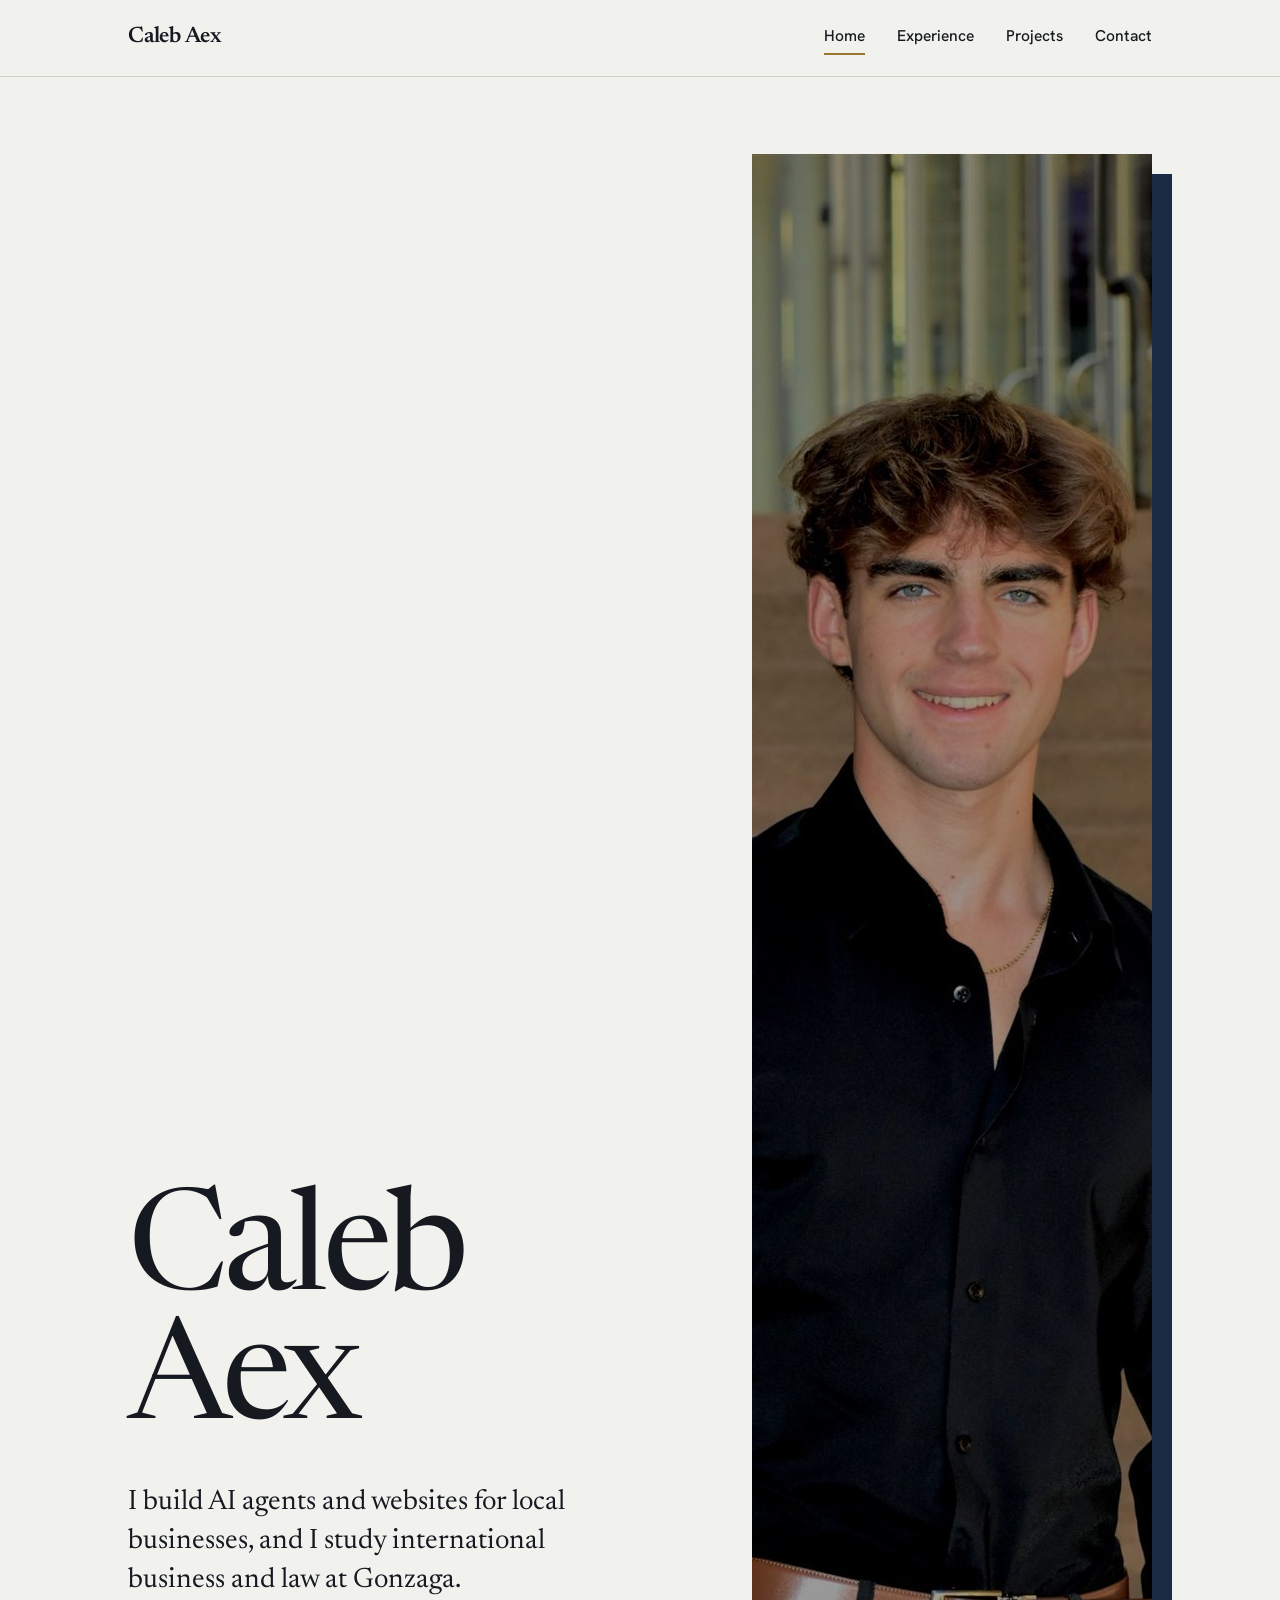
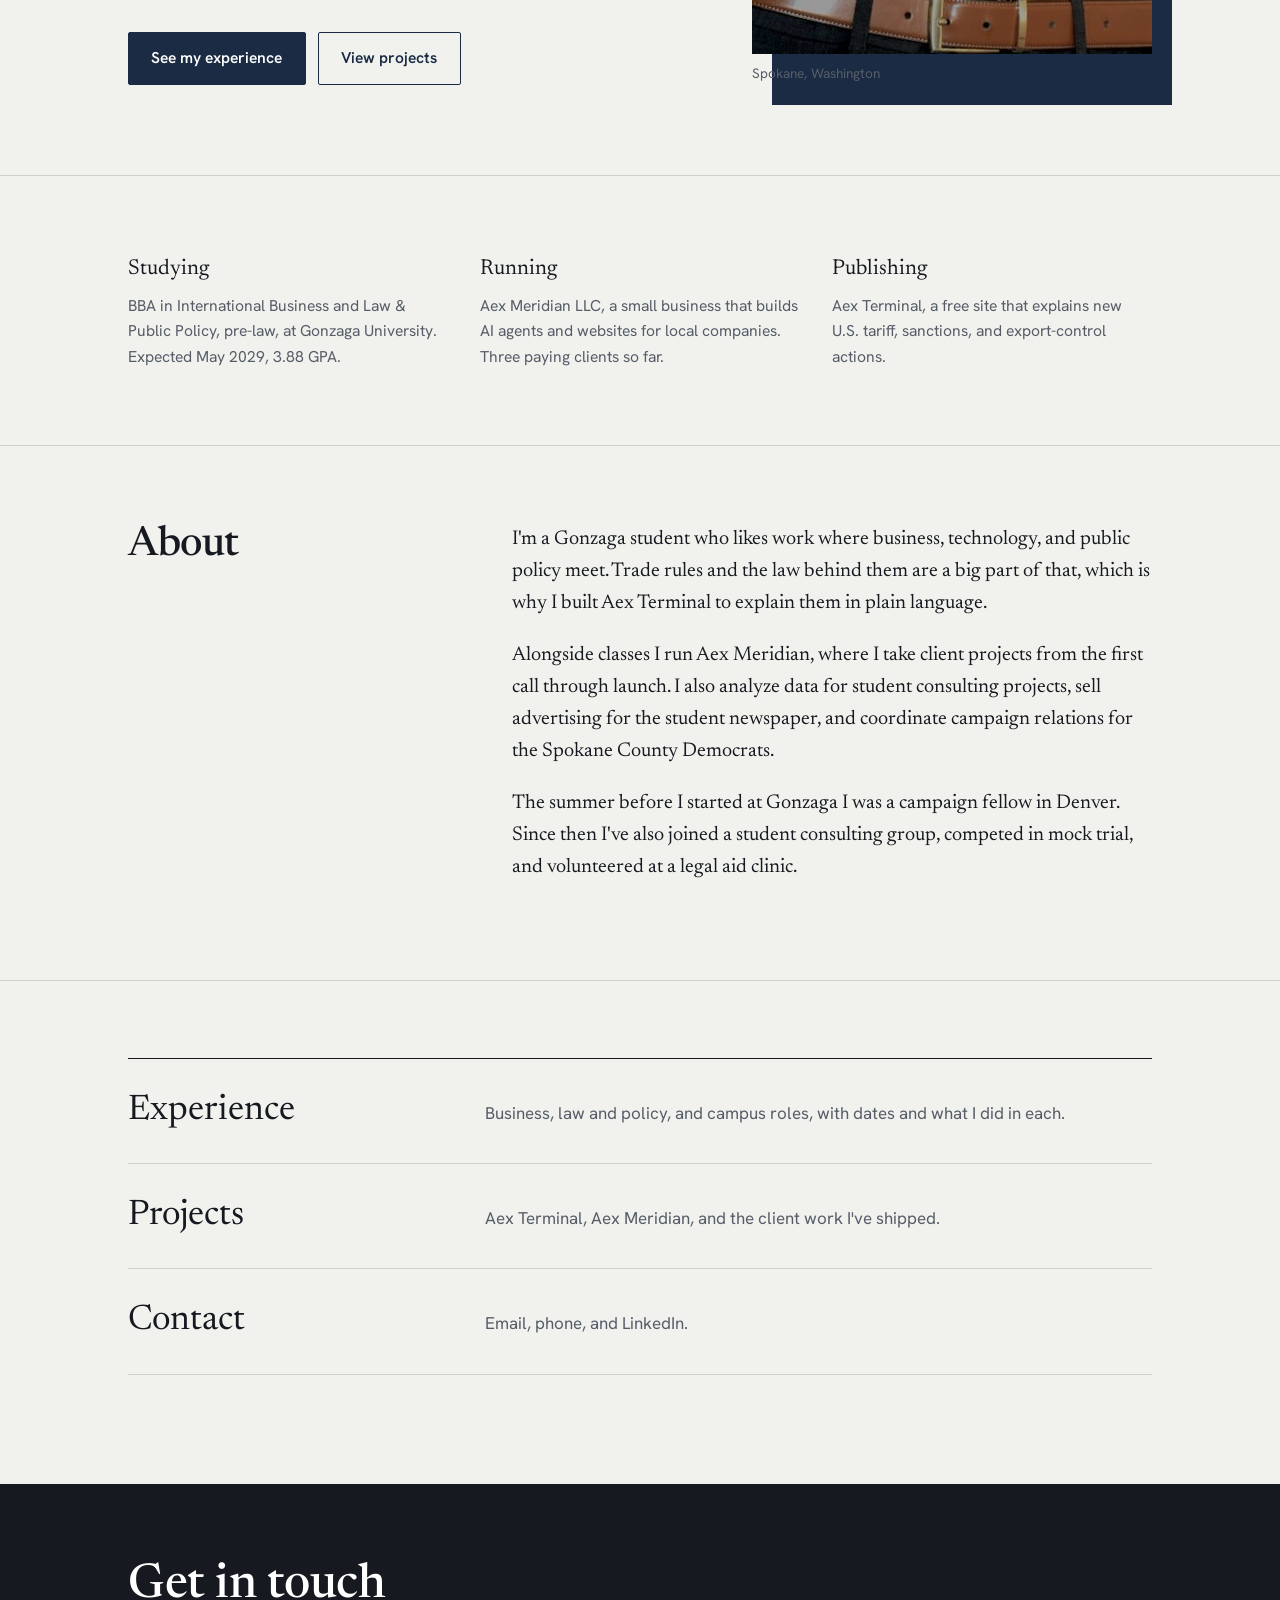
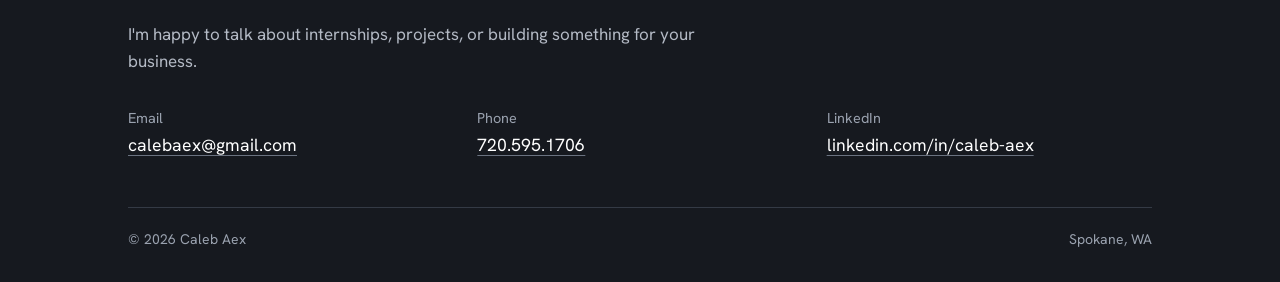
==== index.html @ 6fcd6030 "Initial Commit" ====
<!doctype html>
<html lang="en">
<head>
  <meta charset="utf-8">
  <meta name="viewport" content="width=device-width, initial-scale=1">
  <title>Caleb Aex</title>
  <meta name="description" content="Caleb Aex is a Gonzaga student studying international business and law, and the founder of Aex Meridian, which builds AI agents and websites for local businesses.">
  <link rel="preconnect" href="https://fonts.googleapis.com">
  <link rel="preconnect" href="https://fonts.gstatic.com" crossorigin>
  <link href="https://fonts.googleapis.com/css2?family=Hanken+Grotesk:wght@400;500;600&family=Newsreader:opsz,wght@6..72,400;6..72,500;6..72,600&display=swap" rel="stylesheet">
  <link rel="stylesheet" href="styles.css">
</head>
<body>
  <header class="site-header">
    <div class="wrap">
      <a class="wordmark" href="index.html">Caleb Aex</a>
      <nav class="site-nav" aria-label="Main">
        <a href="index.html" aria-current="page">Home</a>
        <a href="experience.html">Experience</a>
        <a href="projects.html">Projects</a>
        <a href="#contact">Contact</a>
      </nav>
    </div>
  </header>

  <main>
    <section class="hero">
      <div class="wrap">
        <div>
          <h1>Caleb Aex</h1>
          <p class="lede">I build AI agents and websites for local businesses, and I study international business and law at Gonzaga.</p>
          <div class="btn-row">
            <a class="btn" href="experience.html">See my experience</a>
            <a class="btn quiet" href="projects.html">View projects</a>
          </div>
        </div>
        <figure class="portrait">
          <img src="images/caleb.jpg" width="1000" height="1500" alt="Caleb Aex in a black button-up shirt, smiling, standing on a sandstone staircase">
          <figcaption>Spokane, Washington</figcaption>
        </figure>
      </div>
    </section>

    <section class="section">
      <div class="wrap">
        <dl class="facts">
          <div>
            <dt>Studying</dt>
            <dd>BBA in International Business and Law &amp; Public Policy, pre-law, at Gonzaga University. Expected May 2029, 3.88 GPA.</dd>
          </div>
          <div>
            <dt>Running</dt>
            <dd>Aex Meridian LLC, a small business that builds AI agents and websites for local companies. Three paying clients so far.</dd>
          </div>
          <div>
            <dt>Publishing</dt>
            <dd>Aex Terminal, a free site that explains new U.S. tariff, sanctions, and export-control actions.</dd>
          </div>
        </dl>
      </div>
    </section>

    <section class="section">
      <div class="wrap split">
        <h2>About</h2>
        <div class="prose">
          <p>I'm a Gonzaga student who likes work where business, technology, and public policy meet. Trade rules and the law behind them are a big part of that, which is why I built Aex Terminal to explain them in plain language.</p>
          <p>Alongside classes I run Aex Meridian, where I take client projects from the first call through launch. I also analyze data for student consulting projects, sell advertising for the student newspaper, and coordinate campaign relations for the Spokane County Democrats.</p>
          <p>The summer before I started at Gonzaga I was a campaign fellow in Denver. Since then I've also joined a student consulting group, competed in mock trial, and volunteered at a legal aid clinic.</p>
        </div>
      </div>
    </section>

    <section class="section">
      <div class="wrap">
        <ul class="paths">
          <li><a href="experience.html"><span class="name">Experience</span><span class="desc">Business, law and policy, and campus roles, with dates and what I did in each.</span></a></li>
          <li><a href="projects.html"><span class="name">Projects</span><span class="desc">Aex Terminal, Aex Meridian, and the client work I've shipped.</span></a></li>
          <li><a href="#contact"><span class="name">Contact</span><span class="desc">Email, phone, and LinkedIn.</span></a></li>
        </ul>
      </div>
    </section>
  </main>

  <footer class="site-footer" id="contact">
    <div class="wrap">
      <h2>Get in touch</h2>
      <p>I'm happy to talk about internships, projects, or building something for your business.</p>
      <ul class="contact-list">
        <li><span>Email</span><a href="mailto:calebaex@gmail.com">calebaex@gmail.com</a></li>
        <li><span>Phone</span><a href="tel:+17205951706">720.595.1706</a></li>
        <li><span>LinkedIn</span><a href="https://www.linkedin.com/in/caleb-aex-5508bb357" rel="noopener">linkedin.com/in/caleb-aex</a></li>
      </ul>
      <div class="fine"><span>&copy; 2026 Caleb Aex</span><span>Spokane, WA</span></div>
    </div>
  </footer>
</body>
</html>
---- styles.css ----
:root {
  --paper: #f1f2ee;
  --paper-deep: #e6e7e0;
  --ink: #16191f;
  --muted: #565d68;
  --navy: #1b2b44;
  --brass: #9a7733;
  --rule: #cfd0c8;
  --serif: "Newsreader", Georgia, "Times New Roman", serif;
  --sans: "Hanken Grotesk", system-ui, -apple-system, "Segoe UI", sans-serif;
  --gutter: clamp(1.25rem, 5vw, 4rem);
  --max: 72rem;
}

*, *::before, *::after { box-sizing: border-box; }
html { -webkit-text-size-adjust: 100%; }
body {
  margin: 0;
  background: var(--paper);
  color: var(--ink);
  font-family: var(--sans);
  font-size: 1.0625rem;
  line-height: 1.6;
}
img { display: block; max-width: 100%; }
a { color: var(--navy); text-underline-offset: 0.2em; text-decoration-thickness: 1px; }
a:hover { color: var(--brass); }
:focus-visible { outline: 3px solid var(--brass); outline-offset: 3px; border-radius: 2px; }

h1, h2, h3 { font-family: var(--serif); font-weight: 500; line-height: 1.1; margin: 0; letter-spacing: -0.01em; }
p { margin: 0 0 1em; max-width: 62ch; }

.wrap { max-width: var(--max); margin: 0 auto; padding: 0 var(--gutter); }

/* Header */
.site-header { border-bottom: 1px solid var(--rule); }
.site-header .wrap { display: flex; align-items: center; justify-content: space-between; gap: 1rem; padding-top: 1.25rem; padding-bottom: 1.25rem; }
.wordmark { font-family: var(--serif); font-size: 1.4rem; font-weight: 600; color: var(--ink); text-decoration: none; letter-spacing: -0.01em; }
.wordmark:hover { color: var(--ink); }
.site-nav { display: flex; gap: clamp(1rem, 3vw, 2rem); font-weight: 500; font-size: 0.975rem; }
.site-nav a { color: var(--ink); text-decoration: none; padding: 0.25rem 0; border-bottom: 2px solid transparent; }
.site-nav a:hover { border-bottom-color: var(--rule); color: var(--ink); }
.site-nav a[aria-current="page"] { border-bottom-color: var(--brass); }

/* Buttons */
.btn {
  display: inline-block; padding: 0.8rem 1.4rem; background: var(--navy); color: #fff;
  text-decoration: none; font-weight: 600; font-size: 0.975rem; border-radius: 2px;
  border: 1px solid var(--navy); transition: background 0.15s, color 0.15s;
}
.btn:hover { background: var(--ink); color: #fff; }
.btn.quiet { background: transparent; color: var(--navy); }
.btn.quiet:hover { background: var(--navy); color: #fff; }
.btn-row { display: flex; flex-wrap: wrap; gap: 0.75rem; margin-top: 2rem; }

/* Home hero */
.hero { padding: clamp(2.5rem, 6vw, 5rem) 0 clamp(3rem, 7vw, 6rem); }
.hero .wrap { display: grid; grid-template-columns: minmax(0, 7fr) minmax(0, 5fr); gap: clamp(2rem, 5vw, 5rem); align-items: end; }
.hero h1 { font-size: clamp(3.75rem, 11vw, 9rem); font-weight: 400; line-height: 0.92; letter-spacing: -0.035em; margin-bottom: 2rem; }
.hero .lede { font-family: var(--serif); font-size: clamp(1.35rem, 2.4vw, 1.75rem); line-height: 1.4; max-width: 30ch; }
.portrait { position: relative; margin: 0; }
.portrait::before { content: ""; position: absolute; inset: 1.25rem -1.25rem -1.25rem 1.25rem; background: var(--navy); z-index: 0; }
.portrait img { position: relative; z-index: 1; width: 100%; aspect-ratio: 4 / 5; object-fit: cover; object-position: 50% 18%; }
.portrait figcaption { position: relative; z-index: 1; margin-top: 0.6rem; font-size: 0.85rem; color: var(--muted); }

/* Sections */
.section { padding: clamp(3rem, 6vw, 5rem) 0; border-top: 1px solid var(--rule); }
.section h2 { font-size: clamp(1.9rem, 3.5vw, 2.6rem); margin-bottom: 1.5rem; }
.split { display: grid; grid-template-columns: minmax(0, 4fr) minmax(0, 8fr); gap: clamp(1.5rem, 5vw, 5rem); }
.split > h2 { margin-bottom: 0; }

.facts { display: grid; grid-template-columns: repeat(3, minmax(0, 1fr)); gap: 2rem; margin: 0; }
.facts dt { font-family: var(--serif); font-size: 1.35rem; margin-bottom: 0.4rem; }
.facts dd { margin: 0; color: var(--muted); font-size: 0.98rem; }

.prose p { font-family: var(--serif); font-size: 1.25rem; line-height: 1.6; max-width: 58ch; }

/* Link rows on home */
.paths { list-style: none; margin: 0; padding: 0; border-top: 1px solid var(--ink); }
.paths a { display: grid; grid-template-columns: minmax(0, 4fr) minmax(0, 8fr); gap: 1.5rem; padding: 1.5rem 0; border-bottom: 1px solid var(--rule); text-decoration: none; color: var(--ink); align-items: baseline; transition: background 0.15s, padding 0.15s; }
.paths a:hover { background: var(--paper-deep); padding-left: 1rem; padding-right: 1rem; color: var(--ink); }
.paths .name { font-family: var(--serif); font-size: clamp(1.6rem, 3vw, 2.2rem); }
.paths .desc { color: var(--muted); }

/* Page titles */
.page-head { padding: clamp(2.5rem, 6vw, 5rem) 0 clamp(2rem, 4vw, 3rem); }
.page-head h1 { font-size: clamp(2.75rem, 7vw, 5.5rem); font-weight: 400; letter-spacing: -0.03em; margin-bottom: 1.25rem; }
.page-head p { font-family: var(--serif); font-size: clamp(1.2rem, 2vw, 1.5rem); line-height: 1.45; color: var(--muted); max-width: 40ch; }

/* Experience ledger */
.entry { display: grid; grid-template-columns: minmax(0, 4fr) minmax(0, 8fr); gap: clamp(1rem, 4vw, 4rem); padding: 1.6rem 0; border-top: 1px solid var(--rule); }
.entry:first-of-type { border-top: 0; padding-top: 0; }
.entry .when { color: var(--muted); font-size: 0.95rem; font-variant-numeric: tabular-nums; }
.entry h3 { font-size: 1.5rem; margin-bottom: 0.1rem; }
.entry .role { color: var(--brass); font-weight: 600; font-size: 0.98rem; margin-bottom: 0.75rem; }
.entry ul { margin: 0; padding-left: 1.1rem; max-width: 62ch; }
.entry li { margin-bottom: 0.4rem; }
.entry li::marker { color: var(--brass); }

.skills { margin: 0; display: grid; grid-template-columns: minmax(0, 4fr) minmax(0, 8fr); gap: 0.75rem clamp(1rem, 4vw, 4rem); }
.skills dt { font-weight: 600; }
.skills dd { margin: 0 0 1rem; }

/* Projects */
.project { background: var(--navy); color: #eef0f3; padding: clamp(2rem, 5vw, 3.5rem); margin-bottom: 2rem; }
.project h2 { font-size: clamp(2rem, 4vw, 3rem); margin-bottom: 1rem; color: #fff; }
.project p { color: #d3d9e2; }
.project ul { padding-left: 1.1rem; margin: 0 0 1.5rem; max-width: 60ch; color: #d3d9e2; }
.project li { margin-bottom: 0.4rem; }
.project li::marker { color: #c9a45c; }
.project .meta { color: #c9a45c; font-weight: 600; margin-bottom: 1.25rem; }
.project .btn { background: #fff; color: var(--navy); border-color: #fff; }
.project .btn:hover { background: #c9a45c; border-color: #c9a45c; color: var(--ink); }
.project.light { background: transparent; color: var(--ink); border: 1px solid var(--rule); }
.project.light h2 { color: var(--ink); }
.project.light p, .project.light ul { color: var(--ink); }
.project.light .meta { color: var(--brass); }
.project.light li::marker { color: var(--brass); }

.client-work { display: grid; grid-template-columns: repeat(2, minmax(0, 1fr)); gap: 2rem; }
.client-work h3 { font-size: 1.5rem; margin-bottom: 0.25rem; }
.client-work .when { color: var(--brass); font-weight: 600; font-size: 0.95rem; margin-bottom: 0.6rem; }

/* Footer / contact */
.site-footer { background: var(--ink); color: #dfe2e7; padding: clamp(3rem, 6vw, 5rem) 0 2rem; margin-top: 2rem; }
.site-footer a { color: #fff; text-decoration-color: #6a7280; }
.site-footer a:hover { color: #c9a45c; }
.site-footer h2 { font-size: clamp(2rem, 4vw, 3rem); color: #fff; margin-bottom: 0.5rem; }
.site-footer .wrap > p { color: #b4bac5; }
.contact-list { list-style: none; padding: 0; margin: 2rem 0 0; display: grid; grid-template-columns: repeat(3, minmax(0, 1fr)); gap: 1.5rem; }
.contact-list span { display: block; color: #9aa2af; font-size: 0.9rem; }
.contact-list a { font-size: 1.1rem; word-break: break-word; }
.fine { margin-top: 3rem; padding-top: 1.25rem; border-top: 1px solid #343a45; font-size: 0.875rem; color: #9aa2af; display: flex; flex-wrap: wrap; gap: 0.5rem 1.5rem; justify-content: space-between; }

/* One entrance for the home hero only */
@media (prefers-reduced-motion: no-preference) {
  .hero .portrait { animation: settle 0.9s ease-out both; }
  @keyframes settle { from { opacity: 0; transform: translateY(14px); } to { opacity: 1; transform: none; } }
}

@media (max-width: 52rem) {
  .hero .wrap, .split, .entry, .skills, .paths a { grid-template-columns: 1fr; }
  .hero .wrap { align-items: start; }
  .portrait { max-width: 26rem; margin-right: 1.25rem; }
  .facts, .contact-list, .client-work { grid-template-columns: 1fr; }
  .entry { gap: 0.4rem; }
  .paths a { gap: 0.25rem; }
  .skills dd { margin-bottom: 0.75rem; }
}
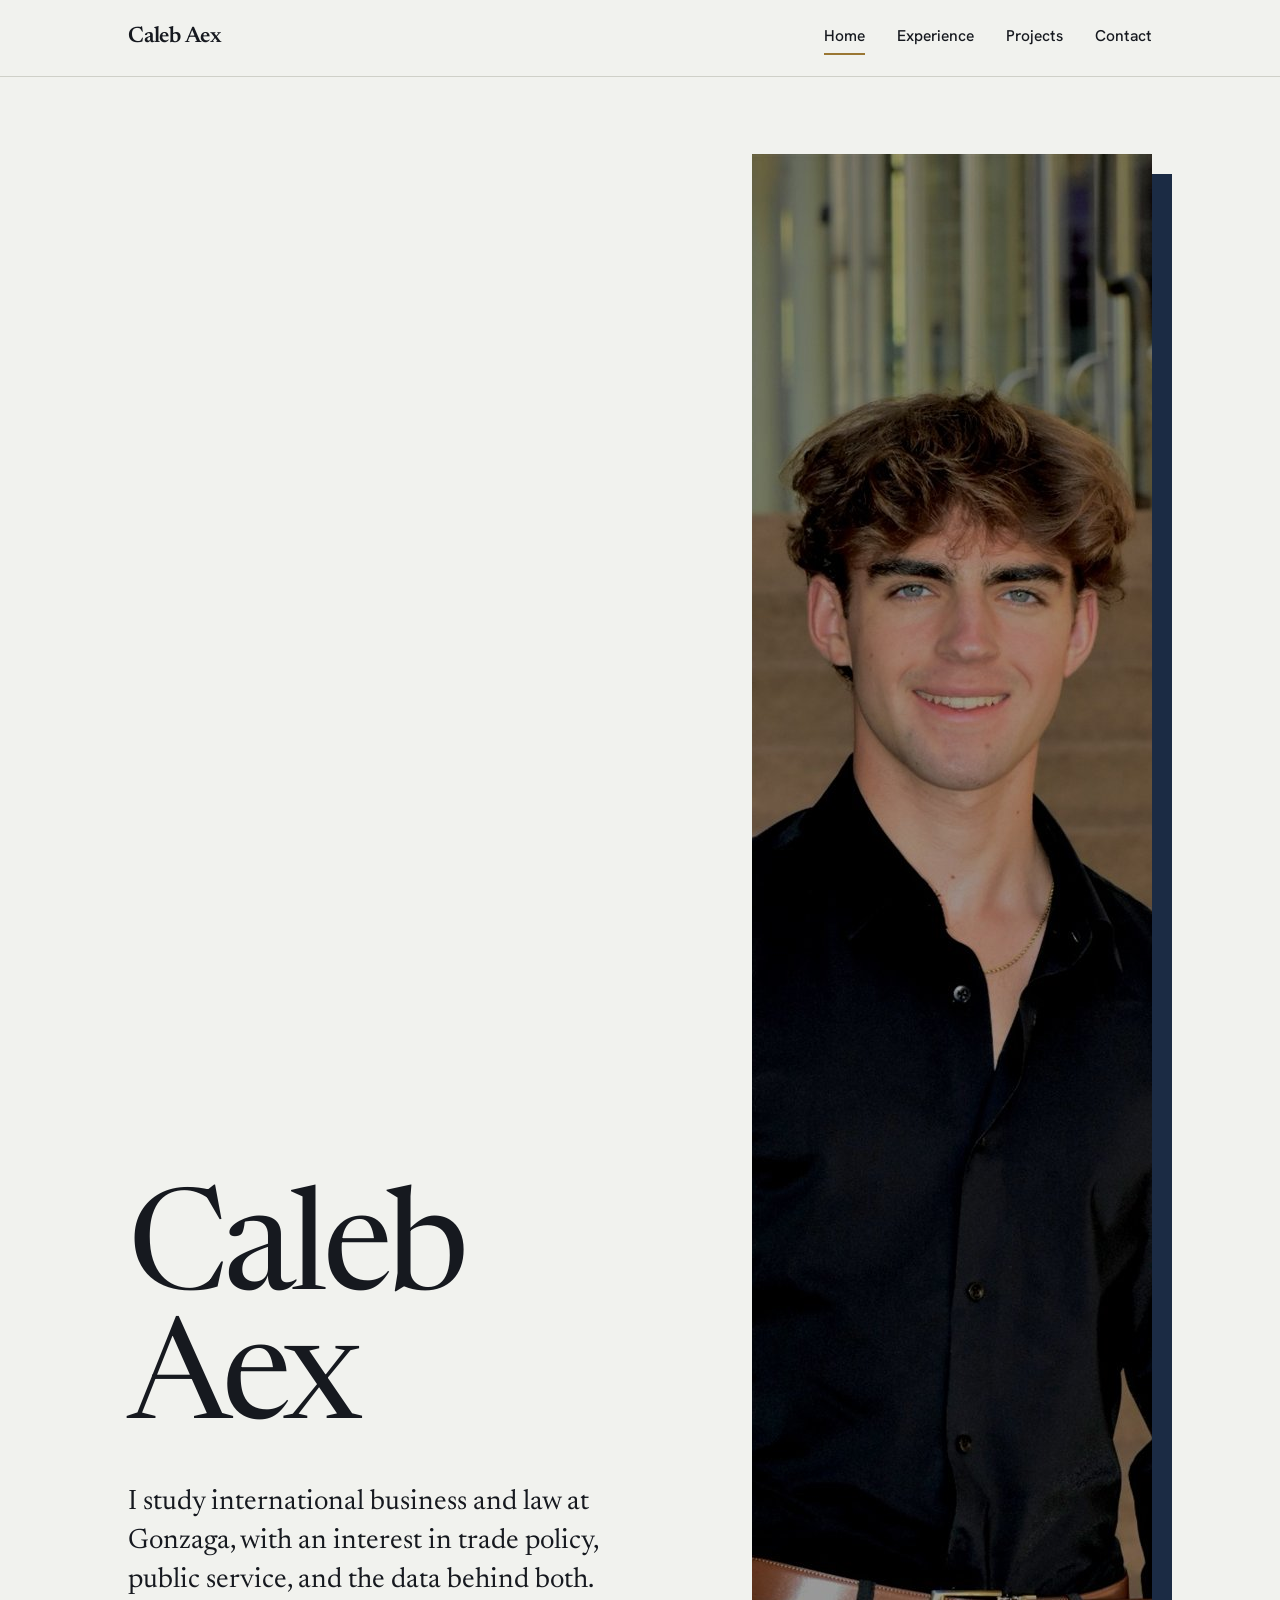
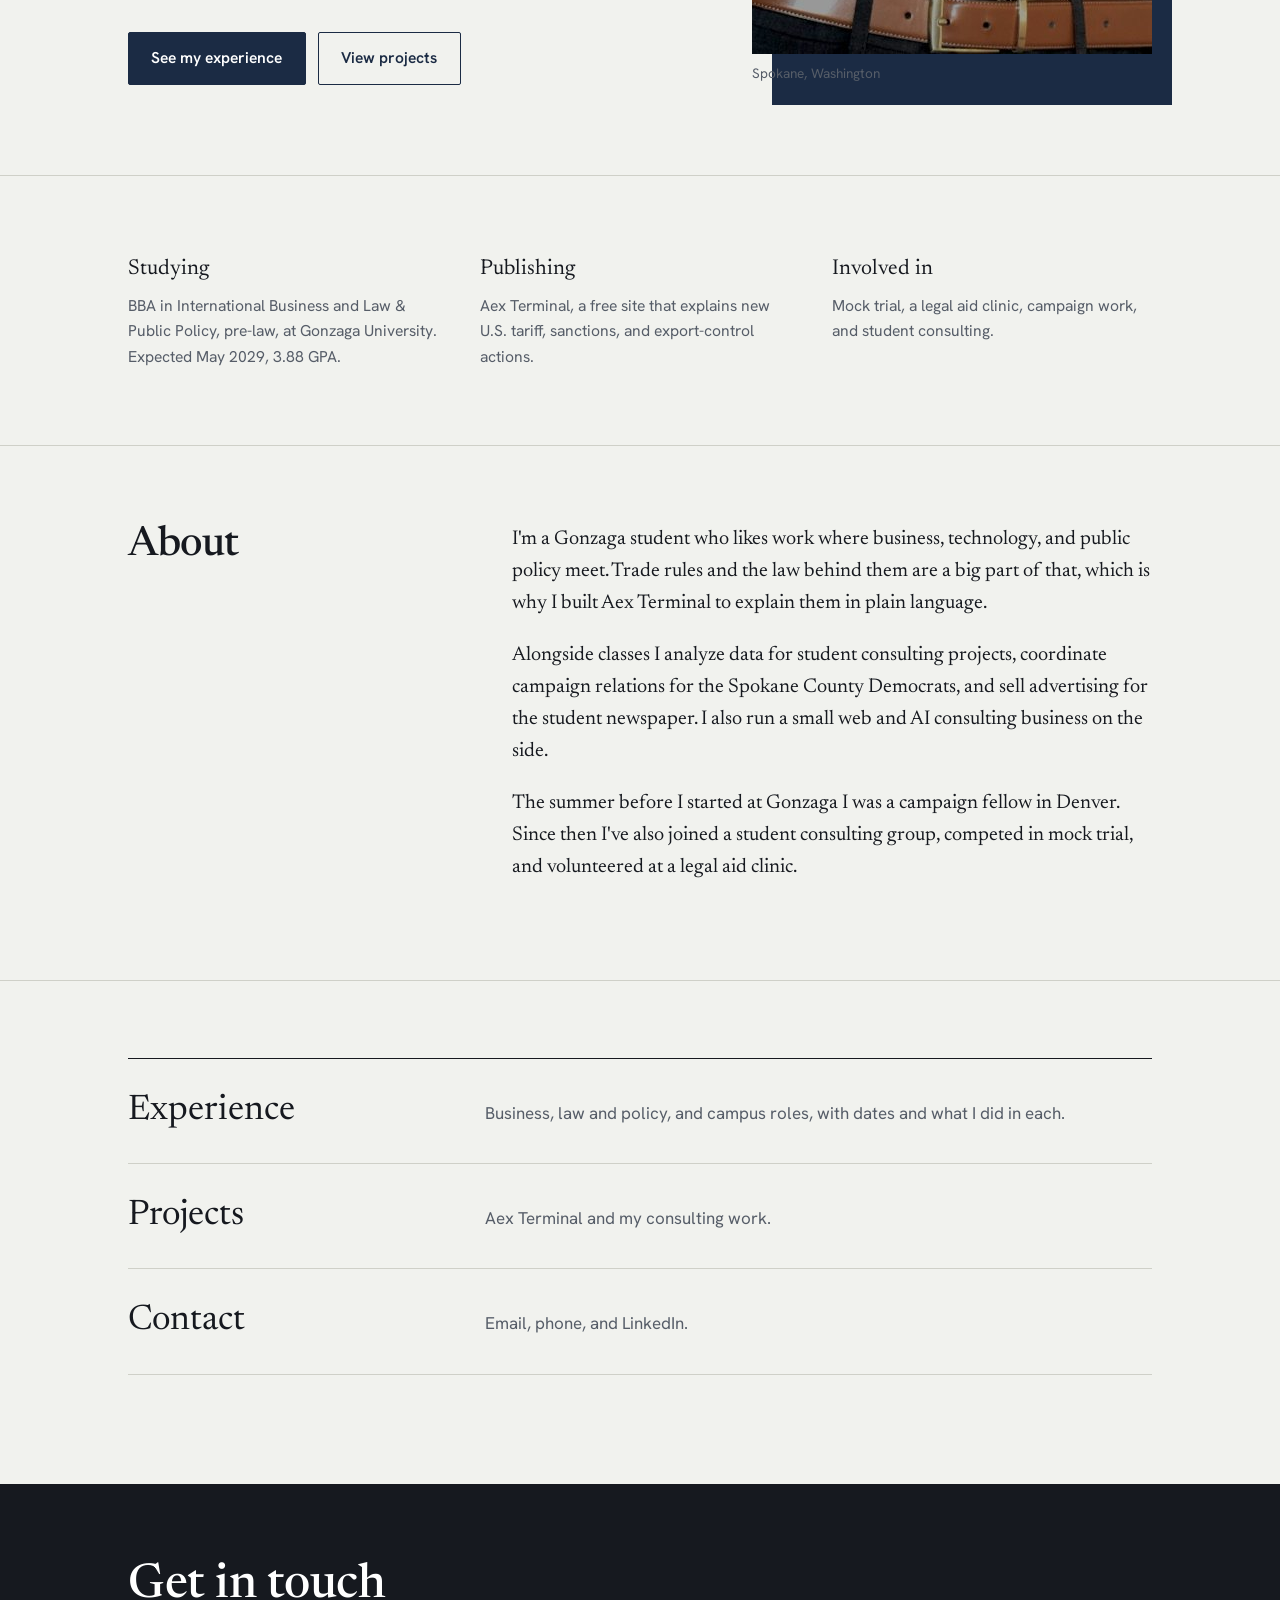
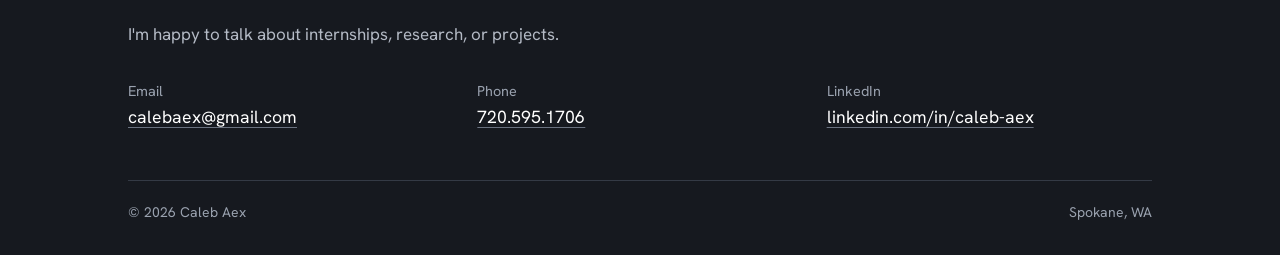
==== commit a1d351b2: "Add three-page personal website Home, experience, and projects pages with shared styles, portrait ph" ====
--- a/index.html
+++ b/index.html
@@ -28,7 +28,7 @@
       <div class="wrap">
         <div>
           <h1>Caleb Aex</h1>
-          <p class="lede">I build AI agents and websites for local businesses, and I study international business and law at Gonzaga.</p>
+          <p class="lede">I study international business and law at Gonzaga, with an interest in trade policy, public service, and the data behind both.</p>
           <div class="btn-row">
             <a class="btn" href="experience.html">See my experience</a>
             <a class="btn quiet" href="projects.html">View projects</a>
@@ -49,12 +49,12 @@
             <dd>BBA in International Business and Law &amp; Public Policy, pre-law, at Gonzaga University. Expected May 2029, 3.88 GPA.</dd>
           </div>
           <div>
-            <dt>Running</dt>
-            <dd>Aex Meridian LLC, a small business that builds AI agents and websites for local companies. Three paying clients so far.</dd>
+            <dt>Publishing</dt>
+            <dd>Aex Terminal, a free site that explains new U.S. tariff, sanctions, and export-control actions.</dd>
           </div>
           <div>
-            <dt>Publishing</dt>
-            <dd>Aex Terminal, a free site that explains new U.S. tariff, sanctions, and export-control actions.</dd>
+            <dt>Involved in</dt>
+            <dd>Mock trial, a legal aid clinic, campaign work, and student consulting.</dd>
           </div>
         </dl>
       </div>
@@ -65,7 +65,7 @@
         <h2>About</h2>
         <div class="prose">
           <p>I'm a Gonzaga student who likes work where business, technology, and public policy meet. Trade rules and the law behind them are a big part of that, which is why I built Aex Terminal to explain them in plain language.</p>
-          <p>Alongside classes I run Aex Meridian, where I take client projects from the first call through launch. I also analyze data for student consulting projects, sell advertising for the student newspaper, and coordinate campaign relations for the Spokane County Democrats.</p>
+          <p>Alongside classes I analyze data for student consulting projects, coordinate campaign relations for the Spokane County Democrats, and sell advertising for the student newspaper. I also run a small web and AI consulting business on the side.</p>
           <p>The summer before I started at Gonzaga I was a campaign fellow in Denver. Since then I've also joined a student consulting group, competed in mock trial, and volunteered at a legal aid clinic.</p>
         </div>
       </div>
@@ -75,7 +75,7 @@
       <div class="wrap">
         <ul class="paths">
           <li><a href="experience.html"><span class="name">Experience</span><span class="desc">Business, law and policy, and campus roles, with dates and what I did in each.</span></a></li>
-          <li><a href="projects.html"><span class="name">Projects</span><span class="desc">Aex Terminal, Aex Meridian, and the client work I've shipped.</span></a></li>
+          <li><a href="projects.html"><span class="name">Projects</span><span class="desc">Aex Terminal and my consulting work.</span></a></li>
           <li><a href="#contact"><span class="name">Contact</span><span class="desc">Email, phone, and LinkedIn.</span></a></li>
         </ul>
       </div>
@@ -85,7 +85,7 @@
   <footer class="site-footer" id="contact">
     <div class="wrap">
       <h2>Get in touch</h2>
-      <p>I'm happy to talk about internships, projects, or building something for your business.</p>
+      <p>I'm happy to talk about internships, research, or projects.</p>
       <ul class="contact-list">
         <li><span>Email</span><a href="mailto:calebaex@gmail.com">calebaex@gmail.com</a></li>
         <li><span>Phone</span><a href="tel:+17205951706">720.595.1706</a></li>
